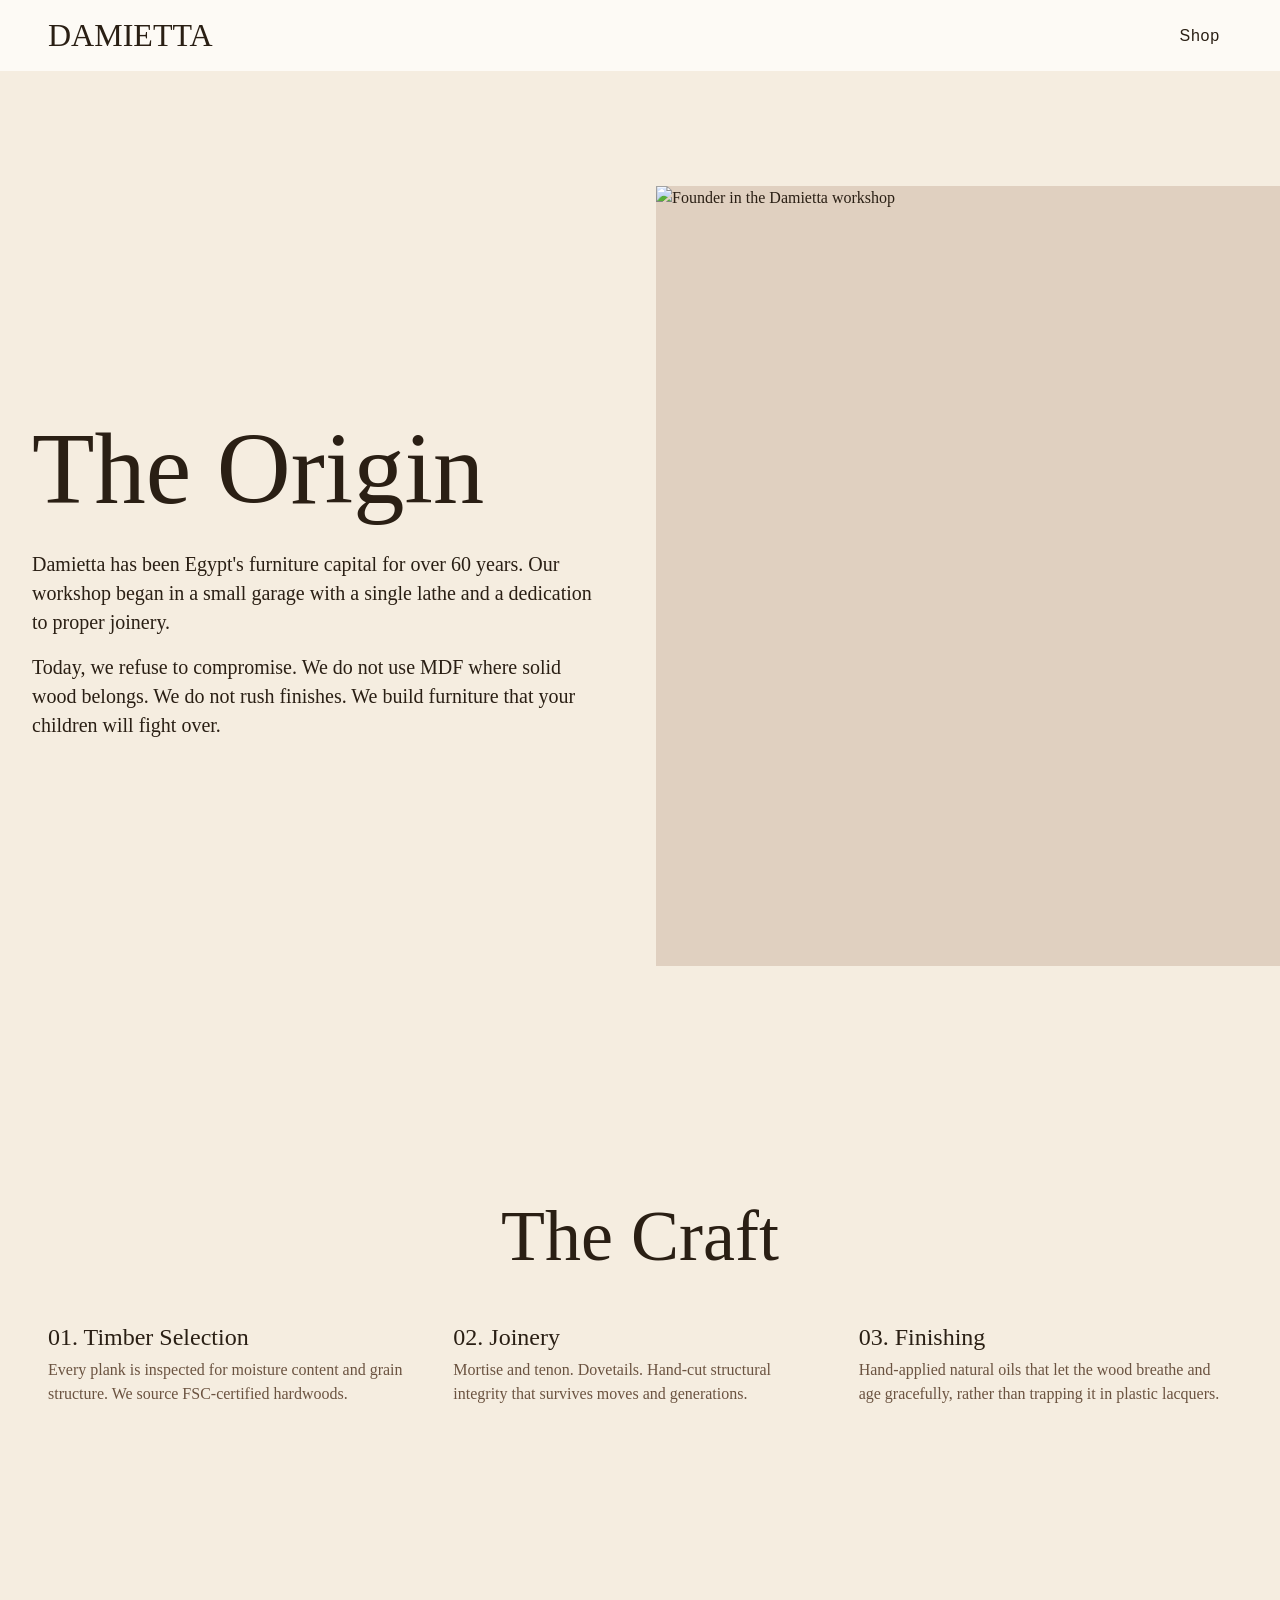
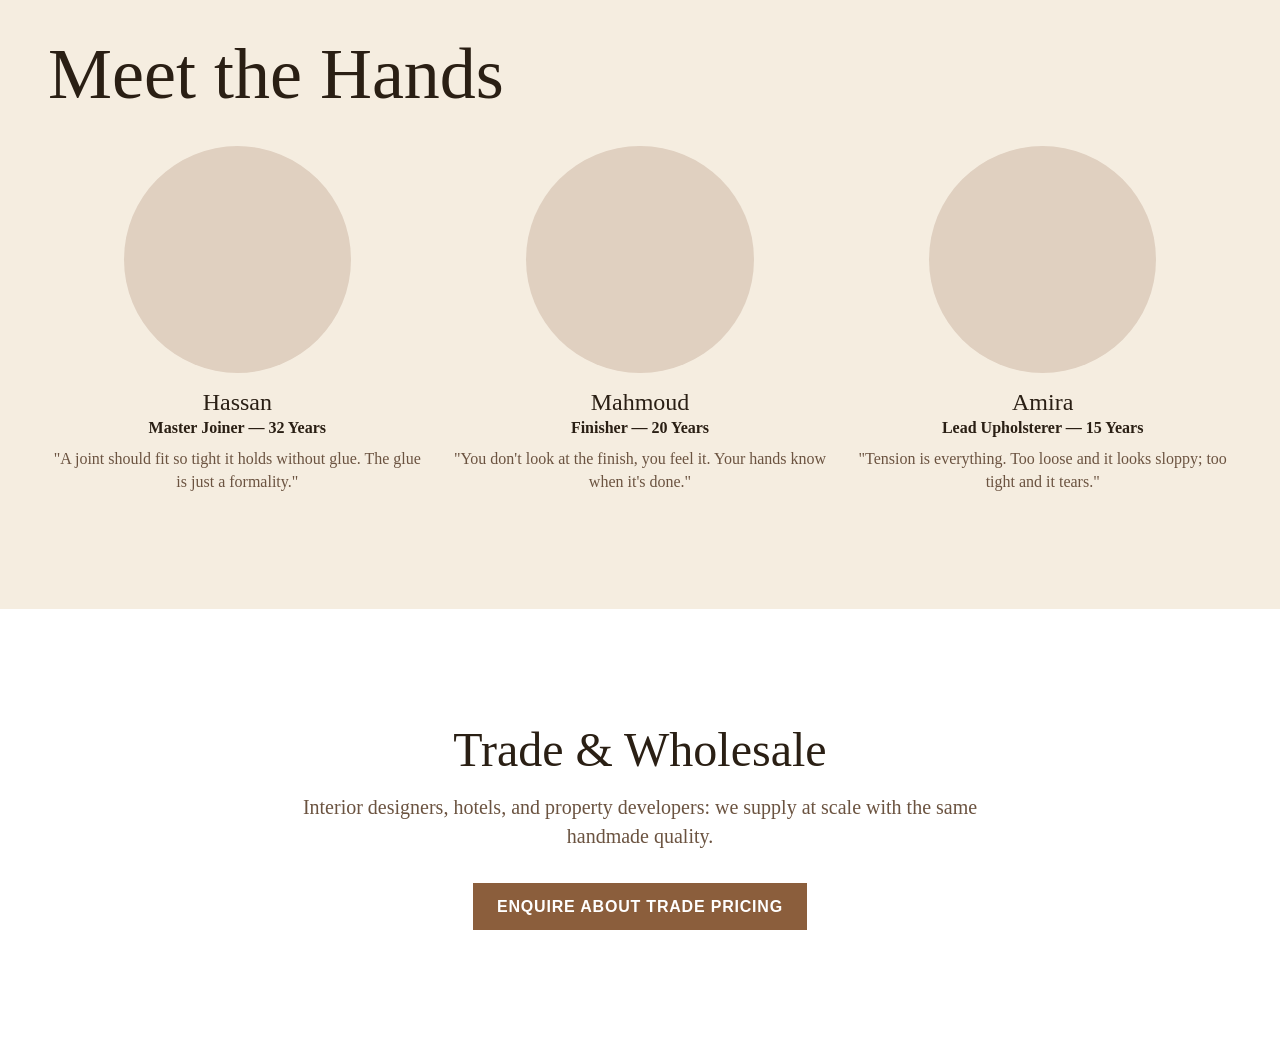
==== pages/about.html @ 0891b2ca "feat: implement complete vanilla HTML/CSS/JS furniture gallery system Co-authored-by: motifyee <1329" ====
<!DOCTYPE html>
<html lang="en" dir="ltr">
<head>
  <meta charset="UTF-8">
  <meta name="viewport" content="width=device-width, initial-scale=1.0">
  <title>About Us | Damietta Furniture</title>
  <link rel="stylesheet" href="../tokens.css">
  <link rel="stylesheet" href="../base.css">
  <link rel="stylesheet" href="../layout.css">
  <link rel="stylesheet" href="../components.css">
  <link rel="stylesheet" href="../rtl.css">
  <link rel="stylesheet" href="../brand-personalities/artisan-heritage.css">
</head>
<body>

  <header class="header bg-surface padding-block-4">
    <div class="container flex-row justify-between align-center">
      <div class="header__logo h3"><a href="index.html">DAMIETTA</a></div>
      <div class="header__actions">
        <a href="gallery.html" class="btn btn--ghost">Shop</a>
      </div>
    </div>
  </header>

  <main>
    <!-- Origin Story -->
    <section class="section split-layout gap-8 align-center">
      <div class="aspect-4-5 bg-border order-2">

<picture>
  <source type="image/avif" srcset="assets/workshop-founder.avif 800w, assets/workshop-founder@2x.avif 1600w" sizes="(max-width: 768px) 100vw, (max-width: 1200px) 55vw, 800px">
  <source type="image/webp" srcset="assets/workshop-founder.webp 800w, assets/workshop-founder@2x.webp 1600w" sizes="(max-width: 768px) 100vw, (max-width: 1200px) 55vw, 800px">
  <img src="assets/workshop-founder.jpg" alt="Founder in the Damietta workshop" loading="eager" width="600" height="750" class="w-full h-full object-cover">
</picture>
      </div>
      <div class="padding-8 order-1">
        <h1 class="text-display margin-bottom-6">The Origin</h1>
        <p class="text-lg margin-bottom-4">Damietta has been Egypt's furniture capital for over 60 years. Our workshop began in a small garage with a single lathe and a dedication to proper joinery.</p>
        <p class="text-lg">Today, we refuse to compromise. We do not use MDF where solid wood belongs. We do not rush finishes. We build furniture that your children will fight over.</p>
      </div>
    </section>

    <!-- The Craft Journey -->
    <section class="section" class="section split-layout split-layout--reverse align-center gap-8 bg-surface">
      <div class="container">
        <h2 class="text-4xl text-center margin-bottom-12">The Craft</h2>
        <div class="grid grid--3-col gap-8">
          <div>
            <h3 class="text-xl margin-bottom-2">01. Timber Selection</h3>
            <p class="text-secondary">Every plank is inspected for moisture content and grain structure. We source FSC-certified hardwoods.</p>
          </div>
          <div>
            <h3 class="text-xl margin-bottom-2">02. Joinery</h3>
            <p class="text-secondary">Mortise and tenon. Dovetails. Hand-cut structural integrity that survives moves and generations.</p>
          </div>
          <div>
            <h3 class="text-xl margin-bottom-2">03. Finishing</h3>
            <p class="text-secondary">Hand-applied natural oils that let the wood breathe and age gracefully, rather than trapping it in plastic lacquers.</p>
          </div>
        </div>
      </div>
    </section>

    <!-- Meet the Craftsmen -->
    <section class="section">
      <div class="container">
        <h2 class="text-4xl margin-bottom-8">Meet the Hands</h2>
        <div class="grid grid--3-col gap-6">
          <div class="text-center">
            <div class="aspect-square border-radius-50 bg-accent-subtle margin-inline-auto w-60 margin-bottom-4"></div>
            <h3 class="text-xl">Hassan</h3>
            <p class="text-sm font-bold margin-bottom-2">Master Joiner — 32 Years</p>
            <p class="text-sm text-secondary">"A joint should fit so tight it holds without glue. The glue is just a formality."</p>
          </div>
          <div class="text-center">
            <div class="aspect-square border-radius-50 bg-accent-subtle margin-inline-auto w-60 margin-bottom-4"></div>
            <h3 class="text-xl">Mahmoud</h3>
            <p class="text-sm font-bold margin-bottom-2">Finisher — 20 Years</p>
            <p class="text-sm text-secondary">"You don't look at the finish, you feel it. Your hands know when it's done."</p>
          </div>
          <div class="text-center">
            <div class="aspect-square border-radius-50 bg-accent-subtle margin-inline-auto w-60 margin-bottom-4"></div>
            <h3 class="text-xl">Amira</h3>
            <p class="text-sm font-bold margin-bottom-2">Lead Upholsterer — 15 Years</p>
            <p class="text-sm text-secondary">"Tension is everything. Too loose and it looks sloppy; too tight and it tears."</p>
          </div>
        </div>
      </div>
    </section>

    <!-- Trade CTA -->
    <section class="section text-center bg-surface-raised">
      <div class="container container--narrow">
        <h2 class="text-3xl margin-bottom-4">Trade & Wholesale</h2>
        <p class="text-lg text-secondary margin-bottom-8">Interior designers, hotels, and property developers: we supply at scale with the same handmade quality.</p>
        <a href="contact.html" class="btn btn--primary">Enquire about Trade Pricing</a>
      </div>
    </section>
  </main>

  <script src="../js/scripts.js" defer></script>
</body>
</html>
---- tokens.css ----
/* tokens.css */
:root {
  /* TYPOGRAPHY */
  --font-display: "Playfair Display", serif; /* Default to artisan-heritage, overridable */
  --font-body: "Source Serif 4", serif;
  --font-label: "Lato", sans-serif;
  --font-arabic: "Amiri", serif;

  /* SCALE - fluid using clamp() */
  --text-xs: clamp(0.75rem, 1.5vw, 0.875rem);
  --text-sm: clamp(0.875rem, 1.75vw, 1rem);
  --text-base: clamp(1rem, 2vw, 1.125rem);
  --text-lg: clamp(1.125rem, 2.25vw, 1.25rem);
  --text-xl: clamp(1.25rem, 2.5vw, 1.5rem);
  --text-2xl: clamp(1.5rem, 3vw, 2rem);
  --text-3xl: clamp(2rem, 4vw, 3rem);
  --text-4xl: clamp(2.5rem, 6vw, 4.5rem);
  --text-display: clamp(3rem, 8vw, 7rem);

  /* LINE HEIGHT */
  --lh-tight: 1.1;
  --lh-snug: 1.25;
  --lh-normal: 1.45;
  --lh-relaxed: 1.6;
  --lh-prose: 1.75;

  /* COLORS - Base tokens, typically overridden by brand personalities */
  --color-background: #F5EDE0;
  --color-surface: #FDFAF5;
  --color-surface-raised: #FFFFFF;
  --color-text-primary: #2A1F14;
  --color-text-secondary: #6B5340;
  --color-text-muted: #888888;
  --color-accent: #8B5E3C;
  --color-accent-hover: #6E4A2E;
  --color-accent-subtle: #E0D0C0;
  --color-border: #E0D0C0;
  --color-border-strong: #2A1F14;
  --color-wood-warm: #C4884A;
  --color-wood-dark: #5C3A1E;
  --color-wood-light: #DEB887;

  /* WOOD MATERIAL TOKENS */
  --material-oak: #C8A97E;
  --material-walnut: #5C3A1E;
  --material-pine: #DEB887;
  --material-ebony: #1F1209;
  --material-ash: #D4C5B0;
  --material-mahogany: #8B3A21;

  /* UPHOLSTERY TOKENS */
  --fabric-linen: #E8DDD0;
  --fabric-velvet: #7B4F8A;
  --fabric-leather: #6B4226;
  --fabric-boucle: #D4CFC8;
  --fabric-cotton: #F0EBE3;

  /* SPACING - 8pt scale */
  --space-1: 4px;
  --space-2: 8px;
  --space-3: 12px;
  --space-4: 16px;
  --space-5: 20px;
  --space-6: 24px;
  --space-8: 32px;
  --space-10: 40px;
  --space-12: 48px;
  --space-16: 64px;
  --space-20: 80px;
  --space-24: 96px;
  --space-32: 128px;

  /* RADIUS */
  --radius-none: 0;
  --radius-xs: 2px;
  --radius-sm: 4px;
  --radius-md: 8px;
  --radius-lg: 16px;
  --radius-xl: 24px;
  --radius-pill: 9999px;
  --radius-organic: 60% 40% 55% 45% / 45% 55% 40% 60%;

  /* SHADOWS */
  --shadow-xs: 0 1px 2px rgba(0,0,0,0.06);
  --shadow-sm: 0 2px 8px rgba(0,0,0,0.08);
  --shadow-md: 0 4px 16px rgba(0,0,0,0.10);
  --shadow-lg: 0 8px 32px rgba(0,0,0,0.12);
  --shadow-xl: 0 16px 56px rgba(0,0,0,0.16);
  --shadow-product: 0 8px 40px rgba(0,0,0,0.14), 0 2px 8px rgba(0,0,0,0.06);
  --shadow-hover: 0 24px 64px rgba(0,0,0,0.18), 0 4px 12px rgba(0,0,0,0.08);
  --shadow-wood-glow: 0 0 48px rgba(200,169,126,0.25);

  /* MOTION */
  --dur-instant: 0ms;
  --dur-fast: 100ms;
  --dur-normal: 200ms;
  --dur-slow: 350ms;
  --dur-enter: 500ms;
  --dur-reveal: 700ms;

  --ease-in: cubic-bezier(0.4, 0, 1, 1);
  --ease-out: cubic-bezier(0, 0, 0.2, 1);
  --ease-in-out: cubic-bezier(0.4, 0, 0.2, 1);
  --ease-grain: cubic-bezier(0.34, 1.4, 0.64, 1); /* Slight overshoot */
  --ease-pour: cubic-bezier(0.22, 1, 0.36, 1); /* Smooth deceleration */
}

@media (prefers-reduced-motion: reduce) {
  :root {
    --dur-instant: 0ms;
    --dur-fast: 0ms;
    --dur-normal: 0ms;
    --dur-slow: 0ms;
    --dur-enter: 0ms;
    --dur-reveal: 0ms;
  }
}
---- base.css ----
/* base.css */
*, *::before, *::after {
  box-sizing: border-box;
}

body, h1, h2, h3, h4, p, figure, blockquote, dl, dd {
  margin: 0;
}

ul, ol {
  margin: 0;
  padding: 0;
  list-style: none;
}

html {
  scroll-behavior: smooth;
  font-size: 16px;
}

body {
  min-height: 100vh;
  text-rendering: optimizeSpeed;
  line-height: var(--lh-normal);
  font-family: var(--font-body);
  background-color: var(--color-background);
  color: var(--color-text-primary);
  overflow-x: hidden;
}

a {
  text-decoration: none;
  color: inherit;
}

img, picture {
  max-width: 100%;
  display: block;
}

input, button, textarea, select {
  font: inherit;
}

button {
  background: none;
  border: none;
  cursor: pointer;
  padding: 0;
}

/* Typography Base */
h1, .h1,
h2, .h2,
h3, .h3,
h4, .h4 {
  font-family: var(--font-display);
  line-height: var(--lh-tight);
  font-weight: normal;
}

h1, .h1 { font-size: var(--text-4xl); }
h2, .h2 { font-size: var(--text-3xl); }
h3, .h3 { font-size: var(--text-2xl); }
h4, .h4 { font-size: var(--text-xl); }

.text-display { font-size: var(--text-display); line-height: var(--lh-tight); }
.text-lg { font-size: var(--text-lg); }
.text-base { font-size: var(--text-base); }
.text-sm { font-size: var(--text-sm); }
.text-xs { font-size: var(--text-xs); }

/* Accessibility & Focus */
:focus-visible {
  outline: 3px solid var(--color-accent);
  outline-offset: 2px;
}

::selection {
  background-color: var(--color-accent-subtle);
  color: var(--color-text-primary);
}

/* Custom Scrollbar */
::-webkit-scrollbar {
  width: 8px;
}
::-webkit-scrollbar-track {
  background: var(--color-background);
}
::-webkit-scrollbar-thumb {
  background: var(--color-border);
  border-radius: var(--radius-pill);
}
::-webkit-scrollbar-thumb:hover {
  background: var(--color-text-secondary);
}

@media (prefers-reduced-motion: reduce) {
  html {
    scroll-behavior: auto;
  }
}
---- layout.css ----
/* layout.css */
.container {
  width: 100%;
  max-width: 1440px;
  margin-inline: auto;
  padding-inline: var(--space-4);
}

@media (min-width: 768px) {
  .container {
    padding-inline: var(--space-8);
  }
}

@media (min-width: 1200px) {
  .container {
    padding-inline: var(--space-12);
  }
}

.container--fluid {
  max-width: 100%;
  padding-inline: 0;
}

.container--narrow {
  max-width: 800px;
}

/* Sections */
.section {
  padding-block: var(--space-16);
}

.section--large {
  padding-block: var(--space-24);
}

.section--hero {
  min-height: 100vh;
  display: flex;
  flex-direction: column;
}

@media (min-width: 768px) {
  .section {
    padding-block: var(--space-24);
  }
  .section--large {
    padding-block: var(--space-32);
  }
}

/* Grid Systems */
.grid {
  display: grid;
  gap: var(--space-4);
}

.grid--2-col { grid-template-columns: repeat(1, 1fr); }
.grid--3-col { grid-template-columns: repeat(1, 1fr); }
.grid--4-col { grid-template-columns: repeat(1, 1fr); }
.grid--auto-fit {
  grid-template-columns: repeat(auto-fit, minmax(280px, 1fr));
}

@media (min-width: 768px) {
  .grid { gap: var(--space-6); }
  .grid--2-col { grid-template-columns: repeat(2, 1fr); }
  .grid--3-col { grid-template-columns: repeat(2, 1fr); }
  .grid--4-col { grid-template-columns: repeat(2, 1fr); }
}

@media (min-width: 1024px) {
  .grid { gap: var(--space-8); }
  .grid--3-col { grid-template-columns: repeat(3, 1fr); }
  .grid--4-col { grid-template-columns: repeat(4, 1fr); }
}

/* Specific Layouts */
.split-layout {
  display: grid;
  grid-template-columns: 1fr;
}

@media (min-width: 1024px) {
  .split-layout {
    grid-template-columns: 1fr 1fr;
  }
  .split-layout--reverse {
    direction: rtl; /* simple way to reverse cols, but content needs dir=ltr back */
  }
  .split-layout--reverse > * {
    direction: ltr;
  }
}

.flex-row {
  display: flex;
  align-items: center;
}

.flex-column {
  display: flex;
  flex-direction: column;
}

.justify-between { justify-content: space-between; }
.justify-center { justify-content: center; }
.align-start { align-items: flex-start; }
.align-center { align-items: center; }
.gap-2 { gap: var(--space-2); }
.gap-4 { gap: var(--space-4); }
.gap-6 { gap: var(--space-6); }
.gap-8 { gap: var(--space-8); }

.visually-hidden {
  position: absolute;
  width: 1px;
  height: 1px;
  margin: -1px;
  padding: 0;
  overflow: hidden;
  clip: rect(0, 0, 0, 0);
  border: 0;
}

/* Utility Classes added to replace inline styles */
.bg-surface { background: var(--color-surface); }
.bg-surface-raised { background-color: var(--color-surface-raised); }
.bg-accent-subtle { background-color: var(--color-accent-subtle); }
.bg-border { background-color: var(--color-border); }
.bg-background { background: var(--color-background); }
.padding-block-4 { padding-block: var(--space-4); }
.padding-4 { padding: var(--space-4); }
.padding-8 { padding: var(--space-8); }
.padding-inline-8 { padding-inline: var(--space-8); }
.padding-top-16 { padding-top: var(--space-16); }
.margin-top-1 { margin-top: var(--space-1); }
.margin-top-2 { margin-top: var(--space-2); }
.margin-top-4 { margin-top: var(--space-4); }
.margin-top-8 { margin-top: var(--space-8); }
.margin-top-12 { margin-top: var(--space-12); }
.margin-top-16 { margin-top: var(--space-16); }
.margin-bottom-1 { margin-bottom: var(--space-1); }
.margin-bottom-2 { margin-bottom: var(--space-2); }
.margin-bottom-4 { margin-bottom: var(--space-4); }
.margin-bottom-6 { margin-bottom: var(--space-6); }
.margin-bottom-8 { margin-bottom: var(--space-8); }
.margin-bottom-12 { margin-bottom: var(--space-12); }
.margin-bottom-16 { margin-bottom: var(--space-16); }
.margin-block-2 { margin-block: var(--space-2); }
.margin-inline-auto { margin-inline: auto; }
.text-center { text-align: center; }
.text-uppercase { text-transform: uppercase; }
.text-secondary { color: var(--color-text-secondary); }
.font-bold { font-weight: bold; }
.font-normal { font-weight: normal; }
.tracking-wider { letter-spacing: 0.05em; }
.border-top { border-top: 1px solid var(--color-border); }
.border-radius-sm { border-radius: var(--radius-sm); }
.border-radius-md { border-radius: var(--radius-md); }
.border-radius-50 { border-radius: 50%; }
.box-shadow-sm { box-shadow: var(--shadow-sm); }
.box-shadow-md { box-shadow: var(--shadow-md); }
.aspect-square { aspect-ratio: 1; }
.aspect-4-3 { aspect-ratio: 4/3; }
.aspect-4-5 { aspect-ratio: 4/5; }
.aspect-16-9 { aspect-ratio: 16/9; }
.w-full { width: 100%; }
.h-full { height: 100%; }
.object-cover { object-fit: cover; }
.d-block { display: block; }
.d-flex { display: flex; }
.order-1 { order: 1; }
.order-2 { order: 2; }
.min-h-400 { min-height: 400px; }
.w-60 { width: 60%; }
.align-end { align-items: flex-end; }
.justify-end { justify-content: flex-end; }
.underline { text-decoration: underline; }
.list-disc { list-style-type: disc; padding-left: 20px; }

/* Additional utility classes to remove remaining inline styles */
.badge-position { position: absolute; bottom: 8px; left: 8px; z-index: 2; }
.swatch-fill { width: 100%; height: 100%; border-radius: inherit; }
.bg-walnut { background: var(--material-walnut); }
.bg-oak { background: var(--material-oak); }
.bg-linen { background: var(--fabric-linen); }
.bg-dark-brown { background: #4a2f18; }
.hero-bg { background-image: url('assets/hero-room.webp'); background-position: center; background-size: cover; background-repeat: no-repeat; }
.h-120 { height: 120px; }
.w-40 { width: 40px; }
.h-40 { height: 40px; }
.grid-cols-240-1fr { grid-template-columns: 240px 1fr; }
.grid-cols-55-45 { grid-template-columns: 55% 45%; }
.grid-cols-4 { grid-template-columns: repeat(4, 1fr); }
.trust-box { background-color: var(--color-surface-raised); border: 1px solid var(--color-border); border-radius: var(--radius-sm); }

/* Additional utility classes for layout */
.d-none { display: none; }
@media (min-width: 768px) {
  .d-md-block { display: block; }
  .d-md-flex { display: flex; }
}
@media (max-width: 767px) {
  .d-mobile-none { display: none; }
}
.d-flex { display: flex; }
.justify-between { justify-content: space-between; }
.align-center { align-items: center; }
.gap-2 { gap: var(--space-2); }
.gap-4 { gap: var(--space-4); }
.gap-6 { gap: var(--space-6); }
.gap-8 { gap: var(--space-8); }
.margin-top-4 { margin-top: var(--space-4); }
.margin-top-8 { margin-top: var(--space-8); }
.margin-top-16 { margin-top: var(--space-16); }
.margin-bottom-2 { margin-bottom: var(--space-2); }
.margin-bottom-4 { margin-bottom: var(--space-4); }
.margin-bottom-8 { margin-bottom: var(--space-8); }
.margin-bottom-12 { margin-bottom: var(--space-12); }
.margin-bottom-16 { margin-bottom: var(--space-16); }
.padding-4 { padding: var(--space-4); }
.padding-8 { padding: var(--space-8); }
.text-center { text-align: center; }
.text-xs { font-size: var(--text-xs); }
.text-sm { font-size: var(--text-sm); }
.text-base { font-size: var(--text-base); }
.text-lg { font-size: var(--text-lg); }
.text-xl { font-size: var(--text-xl); }
.text-2xl { font-size: var(--text-2xl); }
.text-3xl { font-size: var(--text-3xl); }
.text-4xl { font-size: var(--text-4xl); }
.text-display { font-size: var(--text-display); }
.text-secondary { color: var(--color-text-secondary); }
.font-bold { font-weight: bold; }
.font-normal { font-weight: normal; }
.underline { text-decoration: underline; }
.w-full { width: 100%; }
.h-full { height: 100%; }
.object-cover { object-fit: cover; }
.bg-surface { background: var(--color-surface); }
.bg-surface-raised { background: var(--color-surface-raised); }
.bg-accent-subtle { background: var(--color-accent-subtle); }
.bg-border { background: var(--color-border); }
.bg-background { background: var(--color-background); }
.border-radius-sm { border-radius: var(--radius-sm); }
.border-radius-md { border-radius: var(--radius-md); }
.box-shadow-sm { box-shadow: var(--shadow-sm); }
.box-shadow-md { box-shadow: var(--shadow-md); }
.aspect-square { aspect-ratio: 1; }
.aspect-4-3 { aspect-ratio: 4/3; }
.aspect-4-5 { aspect-ratio: 4/5; }
.aspect-16-9 { aspect-ratio: 16/9; }
---- components.css ----
/* components.css */

/* Buttons */
.btn {
  display: inline-flex;
  align-items: center;
  justify-content: center;
  gap: var(--space-2);
  padding: var(--space-3) var(--space-6);
  font-family: var(--font-label);
  font-size: var(--text-sm);
  font-weight: 600;
  text-transform: uppercase;
  letter-spacing: 0.05em;
  border-radius: var(--radius-sm); /* Overridable by personality */
  transition: all var(--dur-normal) var(--ease-out);
}

.btn--primary {
  background-color: var(--color-accent);
  color: #fff;
}
.btn--primary:hover {
  background-color: var(--color-accent-hover);
  transform: translateY(-2px);
  shadow: var(--shadow-sm);
}

.btn--secondary {
  background-color: transparent;
  color: var(--color-text-primary);
  border: 1px solid var(--color-border-strong);
}
.btn--secondary:hover {
  background-color: var(--color-surface);
}

.btn--ghost {
  background-color: transparent;
  color: var(--color-text-primary);
  text-transform: none;
  font-weight: normal;
  padding: var(--space-2) var(--space-3);
}

/* Badges */
.badge {
  display: inline-block;
  padding: var(--space-1) var(--space-3);
  font-family: var(--font-label);
  font-size: var(--text-xs);
  text-transform: uppercase;
  letter-spacing: 0.05em;
  border-radius: var(--radius-pill);
  background-color: var(--color-surface-raised);
  color: var(--color-text-secondary);
}

.badge--material {
  border-top: 3px solid var(--badge-color, var(--color-border));
}

/* Product Card */
.product-card {
  position: relative;
  display: flex;
  flex-direction: column;
  background-color: var(--color-surface);
  border-radius: var(--radius-md);
  overflow: hidden;
  transition: transform var(--dur-normal) var(--ease-pour), box-shadow var(--dur-normal) var(--ease-pour);
}

.product-card:hover {
  transform: translateY(-4px);
  box-shadow: var(--shadow-product);
}

.product-card__image-wrap {
  position: relative;
  aspect-ratio: 4/5;
  overflow: hidden;
  background-color: var(--color-accent-subtle);
}

.product-card__image,
.product-card__image-alt {
  width: 100%;
  height: 100%;
  object-fit: cover;
  transition: opacity var(--dur-normal) var(--ease-pour);
}

.product-card__image-alt {
  position: absolute;
  top: 0;
  left: 0;
  opacity: 0;
}

.product-card:hover .product-card__image { opacity: 0; }
.product-card:hover .product-card__image-alt { opacity: 1; }

.product-card__wishlist {
  position: absolute;
  top: var(--space-3);
  right: var(--space-3);
  width: 32px;
  height: 32px;
  background: var(--color-surface);
  border-radius: 50%;
  display: flex;
  align-items: center;
  justify-content: center;
  z-index: 2;
  box-shadow: var(--shadow-xs);
}

.product-card__info {
  padding: var(--space-4);
  display: flex;
  flex-direction: column;
  flex-grow: 1;
}

.product-card__title {
  font-family: var(--font-display);
  font-size: var(--text-lg);
  margin-block-end: var(--space-1);
}

.product-card__desc {
  font-size: var(--text-sm);
  color: var(--color-text-secondary);
  margin-block-end: var(--space-3);
}

.product-card__price {
  font-weight: bold;
  margin-top: auto;
}

/* Material Swatches */
.swatch-grid {
  display: flex;
  gap: var(--space-3);
  flex-wrap: wrap;
}

.swatch {
  width: 48px;
  height: 48px;
  border-radius: 50%;
  border: 2px solid transparent;
  cursor: pointer;
  position: relative;
  transition: border-color var(--dur-fast) var(--ease-out);
}

.swatch img {
  width: 100%;
  height: 100%;
  object-fit: cover;
  border-radius: inherit;
}

.swatch[aria-checked="true"] {
  border-color: var(--color-accent);
}
.swatch[aria-checked="true"]::after {
  content: "✓";
  position: absolute;
  bottom: -4px;
  right: -4px;
  background: var(--color-accent);
  color: #fff;
  width: 16px;
  height: 16px;
  font-size: 10px;
  border-radius: 50%;
  display: flex;
  align-items: center;
  justify-content: center;
}

/* Sticky Cart Bar */
.sticky-cart-bar {
  position: fixed;
  bottom: 0;
  left: 0;
  width: 100%;
  background: var(--color-surface);
  box-shadow: var(--shadow-lg);
  padding: var(--space-3);
  transform: translateY(100%);
  transition: transform var(--dur-normal) var(--ease-in-out);
  z-index: 100;
  display: flex;
  align-items: center;
  justify-content: space-between;
}
.sticky-cart-bar.is-visible {
  transform: translateY(0);
}
@media (min-width: 768px) {
  .sticky-cart-bar {
    padding-inline: var(--space-8);
  }
}

/* Accordion Details/Summary */
details.accordion {
  border-bottom: 1px solid var(--color-border);
}
details.accordion summary {
  padding-block: var(--space-4);
  font-weight: bold;
  cursor: pointer;
  list-style: none;
  display: flex;
  justify-content: space-between;
  align-items: center;
}
details.accordion summary::-webkit-details-marker {
  display: none;
}
details.accordion summary::after {
  content: "+";
  font-size: 1.2em;
}
details.accordion[open] summary::after {
  content: "-";
}
details.accordion > .accordion__content {
  padding-block-end: var(--space-4);
  color: var(--color-text-secondary);
}

/* Forms */
.form-group {
  display: flex;
  flex-direction: column;
  margin-block-end: var(--space-4);
}
.form-label {
  font-family: var(--font-label);
  font-size: var(--text-xs);
  text-transform: uppercase;
  margin-block-end: var(--space-2);
}
.form-input, .form-textarea {
  padding: var(--space-3);
  border: 1px solid var(--color-border);
  border-radius: var(--radius-sm);
  background: var(--color-surface);
  color: var(--color-text-primary);
  transition: border-color var(--dur-fast) var(--ease-out);
}
.form-input:focus, .form-textarea:focus {
  outline: none;
  border-color: var(--color-border-strong);
}

/* Testimonial Card */
.testimonial-card {
  background: var(--color-surface);
  padding: var(--space-6);
  border-radius: var(--radius-md);
  box-shadow: var(--shadow-sm);
}
.testimonial-card__quote {
  font-family: var(--font-display);
  font-size: var(--text-xl);
  line-height: var(--lh-snug);
  margin-block-end: var(--space-4);
}
.testimonial-card__author {
  font-size: var(--text-sm);
  color: var(--color-text-secondary);
}

/* Mobile Bottom Tab Bar */
.bottom-tab-bar {
  display: none;
  position: fixed;
  bottom: 0;
  left: 0;
  width: 100%;
  background-color: var(--color-surface);
  border-top: 1px solid var(--color-border);
  z-index: 1000;
  padding-bottom: env(safe-area-inset-bottom);
}

@media (max-width: 767px) {
  .bottom-tab-bar {
    display: flex;
    justify-content: space-around;
    align-items: center;
    height: 64px;
  }
  .header__nav, .header__actions > button:not(.mobile-visible) {
    display: none; /* Hide desktop nav items on mobile */
  }
  .header__actions {
    gap: var(--space-2);
  }
}

.tab-bar__item {
  display: flex;
  flex-direction: column;
  align-items: center;
  justify-content: center;
  gap: 4px;
  color: var(--color-text-secondary);
  font-size: 10px;
  font-family: var(--font-label);
  text-transform: uppercase;
  flex: 1;
}

.tab-bar__item.is-active {
  color: var(--color-text-primary);
  font-weight: bold;
}

.tab-bar__icon {
  font-size: 20px;
}

/* Sticky Filter Sidebar & Slide-up Drawer */
.filter-panel {
  background-color: var(--color-surface);
}

@media (min-width: 768px) {
  .filter-panel {
    position: sticky;
    top: var(--space-4);
    height: max-content;
    max-height: calc(100vh - var(--space-8));
    overflow-y: auto;
  }
}

@media (max-width: 767px) {
  .filter-panel {
    position: fixed;
    bottom: 0;
    left: 0;
    width: 100%;
    height: 80vh;
    transform: translateY(100%);
    transition: transform var(--dur-normal) var(--ease-out);
    z-index: 1001;
    padding: var(--space-4);
    border-radius: var(--radius-lg) var(--radius-lg) 0 0;
    box-shadow: var(--shadow-lg);
  }
  .filter-panel.is-open {
    transform: translateY(0);
  }
  .filter-overlay {
    display: none;
    position: fixed;
    top: 0;
    left: 0;
    width: 100%;
    height: 100%;
    background: rgba(0,0,0,0.5);
    z-index: 1000;
  }
  .filter-overlay.is-active {
    display: block;
  }
}

/* Active Filter Chips */
.filter-chips {
  display: flex;
  flex-wrap: wrap;
  gap: var(--space-2);
  margin-bottom: var(--space-4);
}

.filter-chip {
  display: inline-flex;
  align-items: center;
  gap: var(--space-2);
  padding: var(--space-1) var(--space-3);
  background-color: var(--color-surface-raised);
  border: 1px solid var(--color-border);
  border-radius: var(--radius-pill);
  font-size: var(--text-xs);
  font-family: var(--font-label);
}

.filter-chip__remove {
  cursor: pointer;
  font-weight: bold;
}

/* CSS-only Review Distribution Bar Chart */
.review-chart {
  display: flex;
  flex-direction: column;
  gap: var(--space-2);
}

.review-row {
  display: flex;
  align-items: center;
  gap: var(--space-2);
  font-size: var(--text-xs);
  font-family: var(--font-label);
}

.review-bar-container {
  flex-grow: 1;
  height: 8px;
  background-color: var(--color-border);
  border-radius: var(--radius-pill);
  overflow: hidden;
}

.review-bar-fill {
  height: 100%;
  background-color: var(--color-accent);
  border-radius: inherit;
}

/* Quantity Stepper */
.quantity-stepper {
  display: inline-flex;
  align-items: center;
  border: 1px solid var(--color-border);
  border-radius: var(--radius-sm);
  background-color: var(--color-surface);
}

.quantity-stepper button {
  padding: var(--space-2) var(--space-3);
  font-size: var(--text-base);
}

.quantity-stepper input {
  width: 40px;
  text-align: center;
  border: none;
  background: transparent;
  font-size: var(--text-sm);
  -moz-appearance: textfield;
}

.quantity-stepper input::-webkit-outer-spin-button,
.quantity-stepper input::-webkit-inner-spin-button {
  -webkit-appearance: none;
  margin: 0;
}

/* Postcode Checker */
.postcode-checker {
  display: flex;
  gap: var(--space-2);
}
.postcode-checker input {
  flex-grow: 1;
}

/* Horizontal Scroll Container (Mobile) */
.horizontal-scroll {
  display: flex;
  overflow-x: auto;
  scroll-snap-type: x mandatory;
  scrollbar-width: none;
  gap: var(--space-4);
  padding-bottom: var(--space-4);
}
.horizontal-scroll::-webkit-scrollbar {
  display: none;
}
.horizontal-scroll > * {
  scroll-snap-align: start;
  flex: 0 0 calc(80vw); /* Mobile width */
}

@media (min-width: 768px) {
  .horizontal-scroll > * {
    flex: 1;
  }
}

/* Masonry Grid Simulation */
.masonry-grid {
  column-count: 2;
  column-gap: var(--space-4);
}
@media (min-width: 1024px) {
  .masonry-grid {
    column-count: 4;
  }
}
.masonry-item {
  break-inside: avoid;
  margin-bottom: var(--space-4);
}

/* Javascript Component Additions */

/* Lightbox */
.lightbox {
  position: fixed;
  inset: 0;
  z-index: 1000;
  background: rgba(0, 0, 0, 0.9);
  display: flex;
  align-items: center;
  justify-content: center;
  opacity: 1;
  transition: opacity var(--dur-normal) var(--ease-out);
}
.lightbox[hidden] {
  display: none;
  opacity: 0;
}
.lightbox__close {
  position: absolute;
  top: var(--space-6);
  right: var(--space-6);
  background: transparent;
  border: none;
  color: white;
  font-size: var(--text-2xl);
  cursor: pointer;
  z-index: 1001;
}
.lightbox__content {
  width: 100%;
  height: 100%;
  display: flex;
  align-items: center;
  justify-content: center;
  padding: var(--space-4);
}
.lightbox__img {
  max-width: 100%;
  max-height: 100%;
  object-fit: contain;
  transition: transform var(--dur-normal) var(--ease-out);
}

/* Ensure sticky cart has a hidden state */
.sticky-cart-bar {
  opacity: 0;
  pointer-events: none;
  transform: translateY(100%);
  transition: transform var(--dur-normal) var(--ease-out), opacity var(--dur-normal) var(--ease-out);
}
.sticky-cart-bar.is-visible {
  opacity: 1;
  pointer-events: auto;
  transform: translateY(0);
}

/* Filter Drawer state */
.filter-drawer.is-open {
  transform: translateY(0);
}

/* Data attributes fallback if not present */
[data-action="open-filters"] {
    cursor: pointer;
}


/* Added Utility & Interactive States */
.hidden { display: none !important; }
.quiz-option.is-active { border-color: var(--color-accent) !important; background-color: var(--color-accent-subtle) !important; }
---- rtl.css ----
/* rtl.css */
/* Arabic Font Faces - Assuming WOFF2 would be loaded */
@font-face {
  font-family: 'Amiri';
  src: local('Amiri');
}
@font-face {
  font-family: 'Cairo';
  src: local('Cairo');
}
@font-face {
  font-family: 'Scheherazade New';
  src: local('Scheherazade New');
}
@font-face {
  font-family: 'Noto Kufi Arabic';
  src: local('Noto Kufi Arabic');
}
@font-face {
  font-family: 'Tajawal';
  src: local('Tajawal');
}

/* RTL overrides when [dir="rtl"] is active */
[dir="rtl"] {
  --font-display: var(--font-arabic);
  --font-body: var(--font-arabic);
  --font-label: var(--font-arabic);

  /* Increase Arabic text size slightly due to density */
  font-size: 105%;
  line-height: 1.8;
}

[dir="rtl"] body {
  text-align: start; /* Inherits RTL properly */
}

/* Specific component overrides that don't rely fully on logical properties */
[dir="rtl"] .product-card__wishlist {
  right: auto;
  left: var(--space-3);
}

[dir="rtl"] details.accordion summary::after {
  /* No change needed usually, but can adjust positioning if flex-order is complex */
}

[dir="rtl"] .swatch[aria-checked="true"]::after {
  right: auto;
  left: -4px;
}

/* Ensure any absolute positioning or explicit margins not using logical properties are flipped */
[dir="rtl"] .margin-left-auto { margin-left: 0; margin-right: auto; }
[dir="rtl"] .margin-right-auto { margin-right: 0; margin-left: auto; }
---- brand-personalities/artisan-heritage.css ----
/* brand-personalities/artisan-heritage.css */
:root {
  --color-background: #F5EDE0;
  --color-surface: #FDFAF5;
  --color-text-primary: #2A1F14;
  --color-text-secondary: #6B5340;
  --color-accent: #8B5E3C;
  --color-accent-hover: #6E4A2E;
  --color-border: #E0D0C0;
  --color-wood-warm: #C4884A;

  --font-display: "Playfair Display", "Cormorant Garamond", serif;
  --font-body: "Source Serif 4", "Lato", serif;
  --font-arabic: "Amiri", serif;

  --radius-sm: 0px;
  --radius-md: 2px;
  --radius-lg: 4px;
  --radius-pill: 2px; /* Precision craft, minimal curves */

  --dur-normal: 350ms; /* Slower, deliberate motion */
  --ease-pour: cubic-bezier(0.22, 1, 0.36, 1);
}

.section {
  padding-block: calc(var(--space-16) * 1.2);
}

@media (min-width: 768px) {
  .section {
    padding-block: calc(var(--space-24) * 1.2);
  }
}
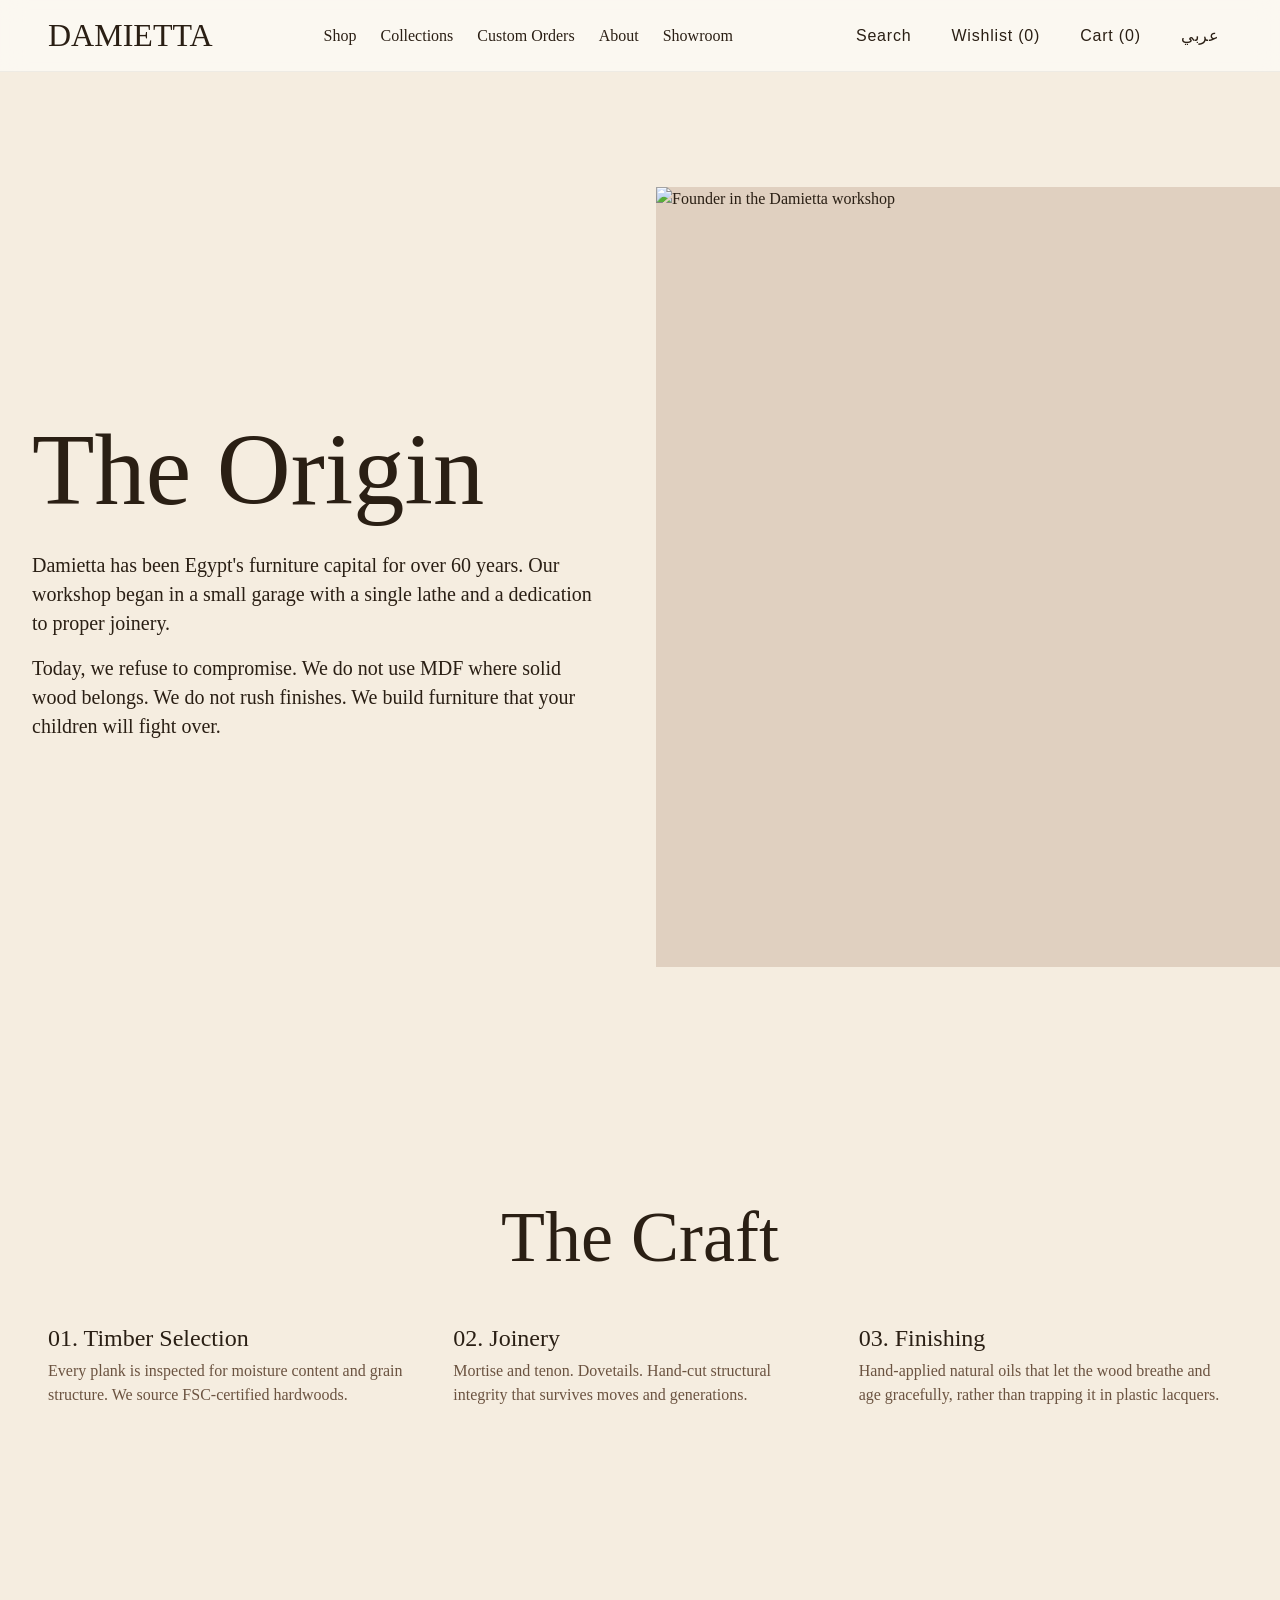
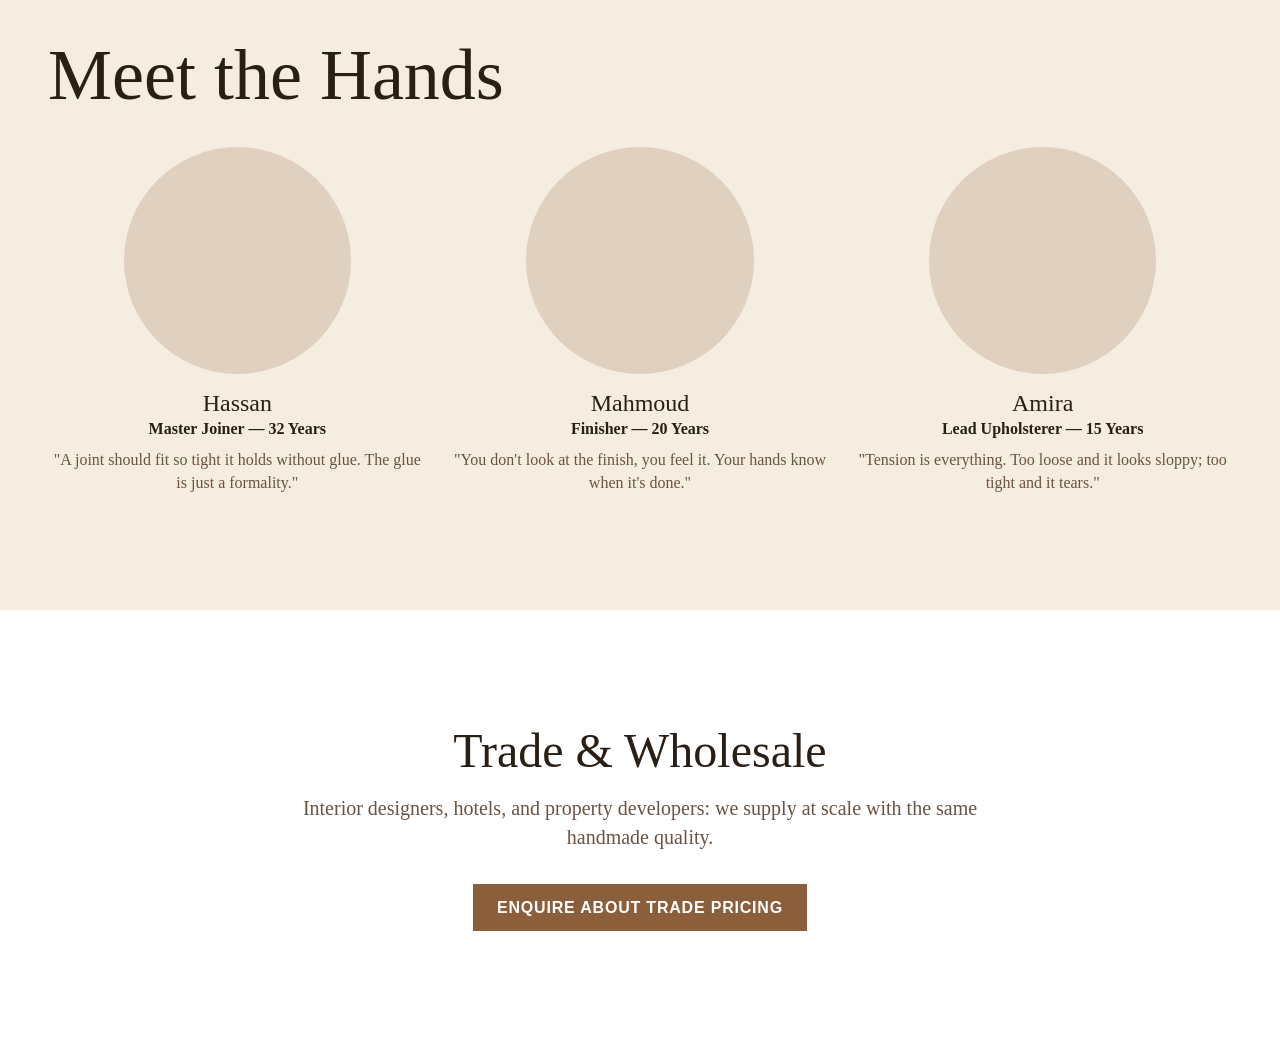
==== commit 0729f515: "feat: update top bar to be consistent, sticky and glassy Co-authored-by: motifyee <132902719+motifye" ====
--- a/pages/about.html
+++ b/pages/about.html
@@ -13,14 +13,26 @@
 </head>
 <body>
 
-  <header class="header bg-surface padding-block-4">
-    <div class="container flex-row justify-between align-center">
-      <div class="header__logo h3"><a href="index.html">DAMIETTA</a></div>
-      <div class="header__actions">
-        <a href="gallery.html" class="btn btn--ghost">Shop</a>
-      </div>
-    </div>
-  </header>
+  <header class="header padding-block-4">
+<div class="container flex-row justify-between align-center">
+<div class="header__logo h3"><a href="index.html">DAMIETTA</a></div>
+<nav class="header__nav d-none d-md-block">
+<ul class="flex-row gap-6">
+<li><a href="gallery.html">Shop</a></li>
+<li><a href="collections.html">Collections</a></li>
+<li><a href="custom-order.html">Custom Orders</a></li>
+<li><a href="about.html">About</a></li>
+<li><a href="showroom.html">Showroom</a></li>
+</ul>
+</nav>
+<div class="header__actions flex-row gap-4">
+<button aria-label="Search" class="btn btn--ghost d-none d-md-inline-block">Search</button>
+<button aria-label="Wishlist" class="btn btn--ghost d-none d-md-inline-block">Wishlist (0)</button>
+<button aria-label="Cart" class="btn btn--ghost">Cart (0)</button>
+<button class="btn btn--ghost d-none d-md-inline-block" onclick="document.documentElement.dir='rtl';">عربي</button>
+</div>
+</div>
+</header>
 
   <main>
     <!-- Origin Story -->
--- a/components.css
+++ b/components.css
@@ -577,3 +577,30 @@
 /* Added Utility & Interactive States */
 .hidden { display: none !important; }
 .quiz-option.is-active { border-color: var(--color-accent) !important; background-color: var(--color-accent-subtle) !important; }
+
+/* Sticky Glassy Header */
+.header {
+  position: sticky;
+  top: 0;
+  left: 0;
+  width: 100%;
+  z-index: 1000;
+  background-color: rgba(var(--color-surface-rgb, 253, 250, 245), 0.8); /* Assuming a fallback, though custom props ideally should be rgb split to work with rgba, we can use a basic transparent surface and backdrop filter */
+  backdrop-filter: blur(12px);
+  -webkit-backdrop-filter: blur(12px);
+  border-bottom: 1px solid rgba(0,0,0,0.05);
+  transition: background-color var(--dur-normal) var(--ease-out), backdrop-filter var(--dur-normal) var(--ease-out);
+}
+/* Allow header to handle transparent top before scrolling on index */
+.header--transparent {
+  background-color: transparent;
+  backdrop-filter: none;
+  -webkit-backdrop-filter: none;
+  border-bottom: none;
+}
+.header.is-scrolled {
+  background-color: rgba(253, 250, 245, 0.85); /* fallback color, typically surface color */
+  backdrop-filter: blur(12px);
+  -webkit-backdrop-filter: blur(12px);
+  border-bottom: 1px solid var(--color-border);
+}
